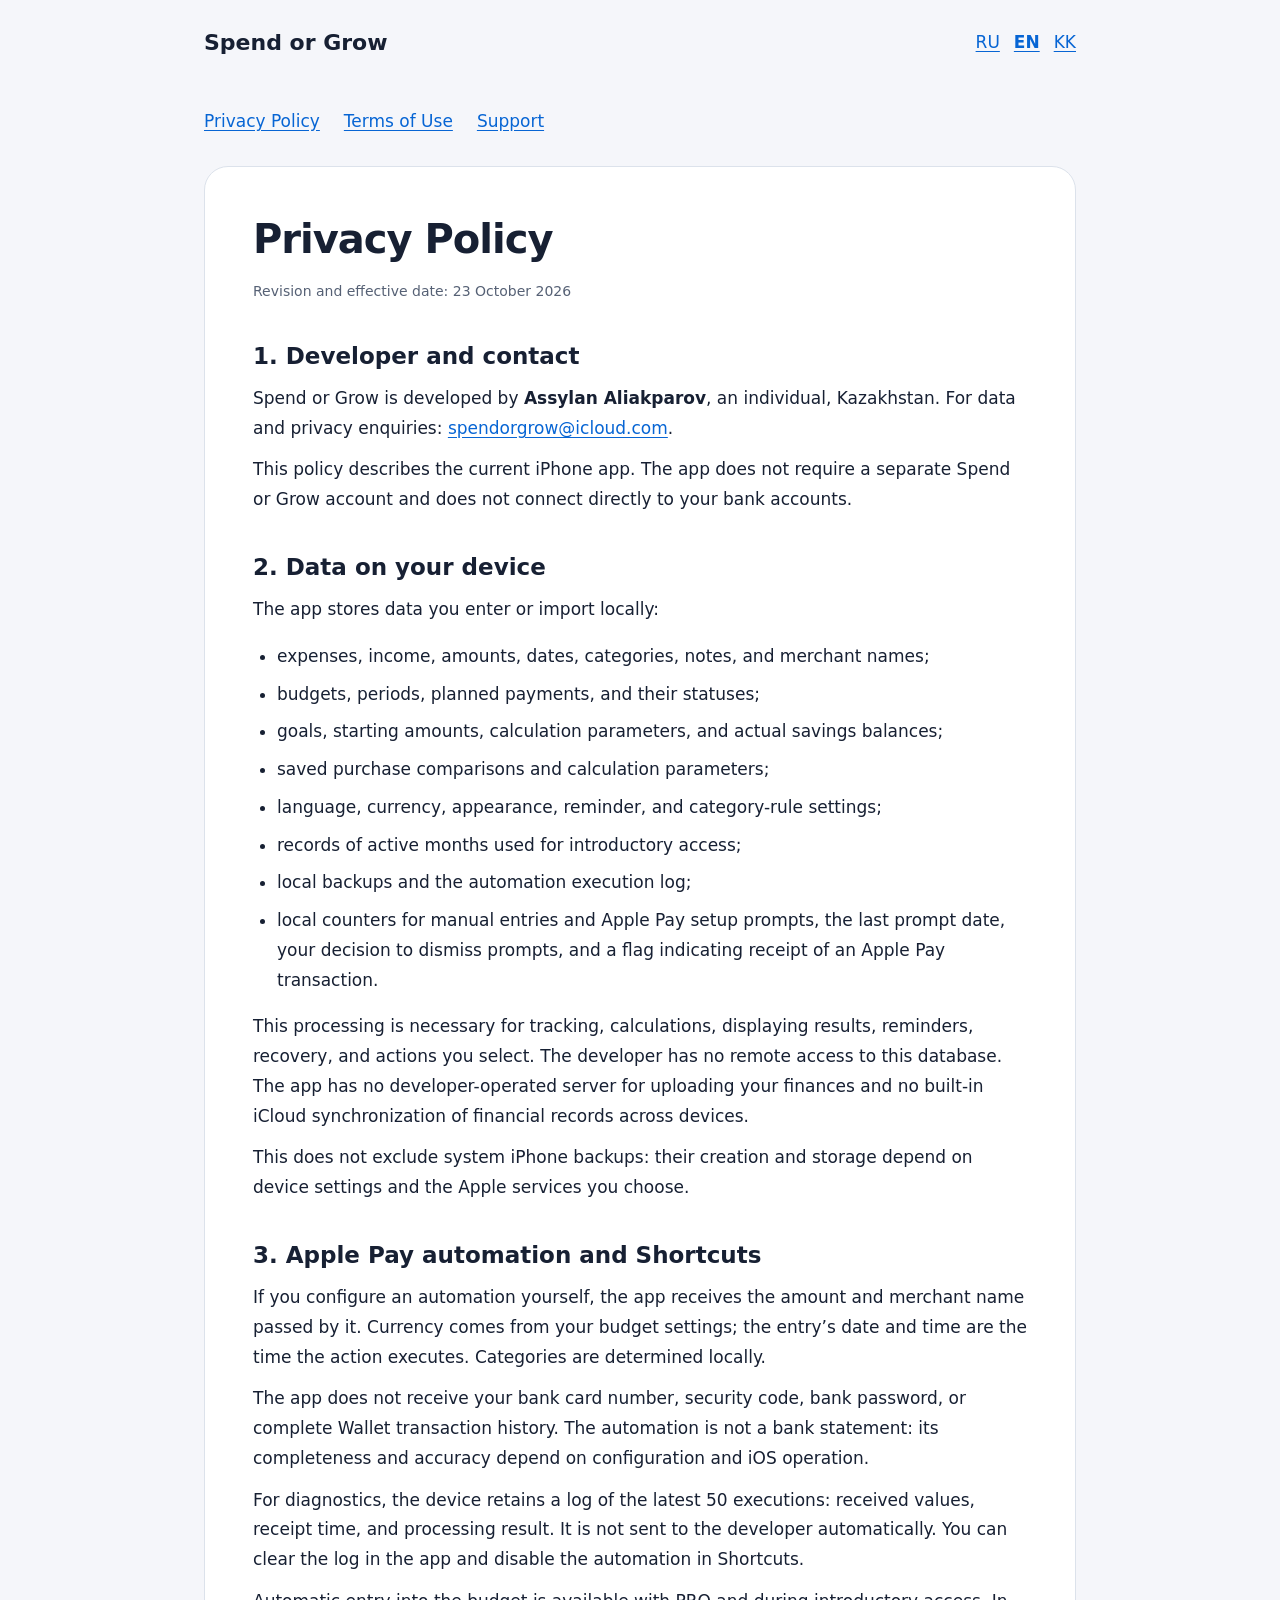
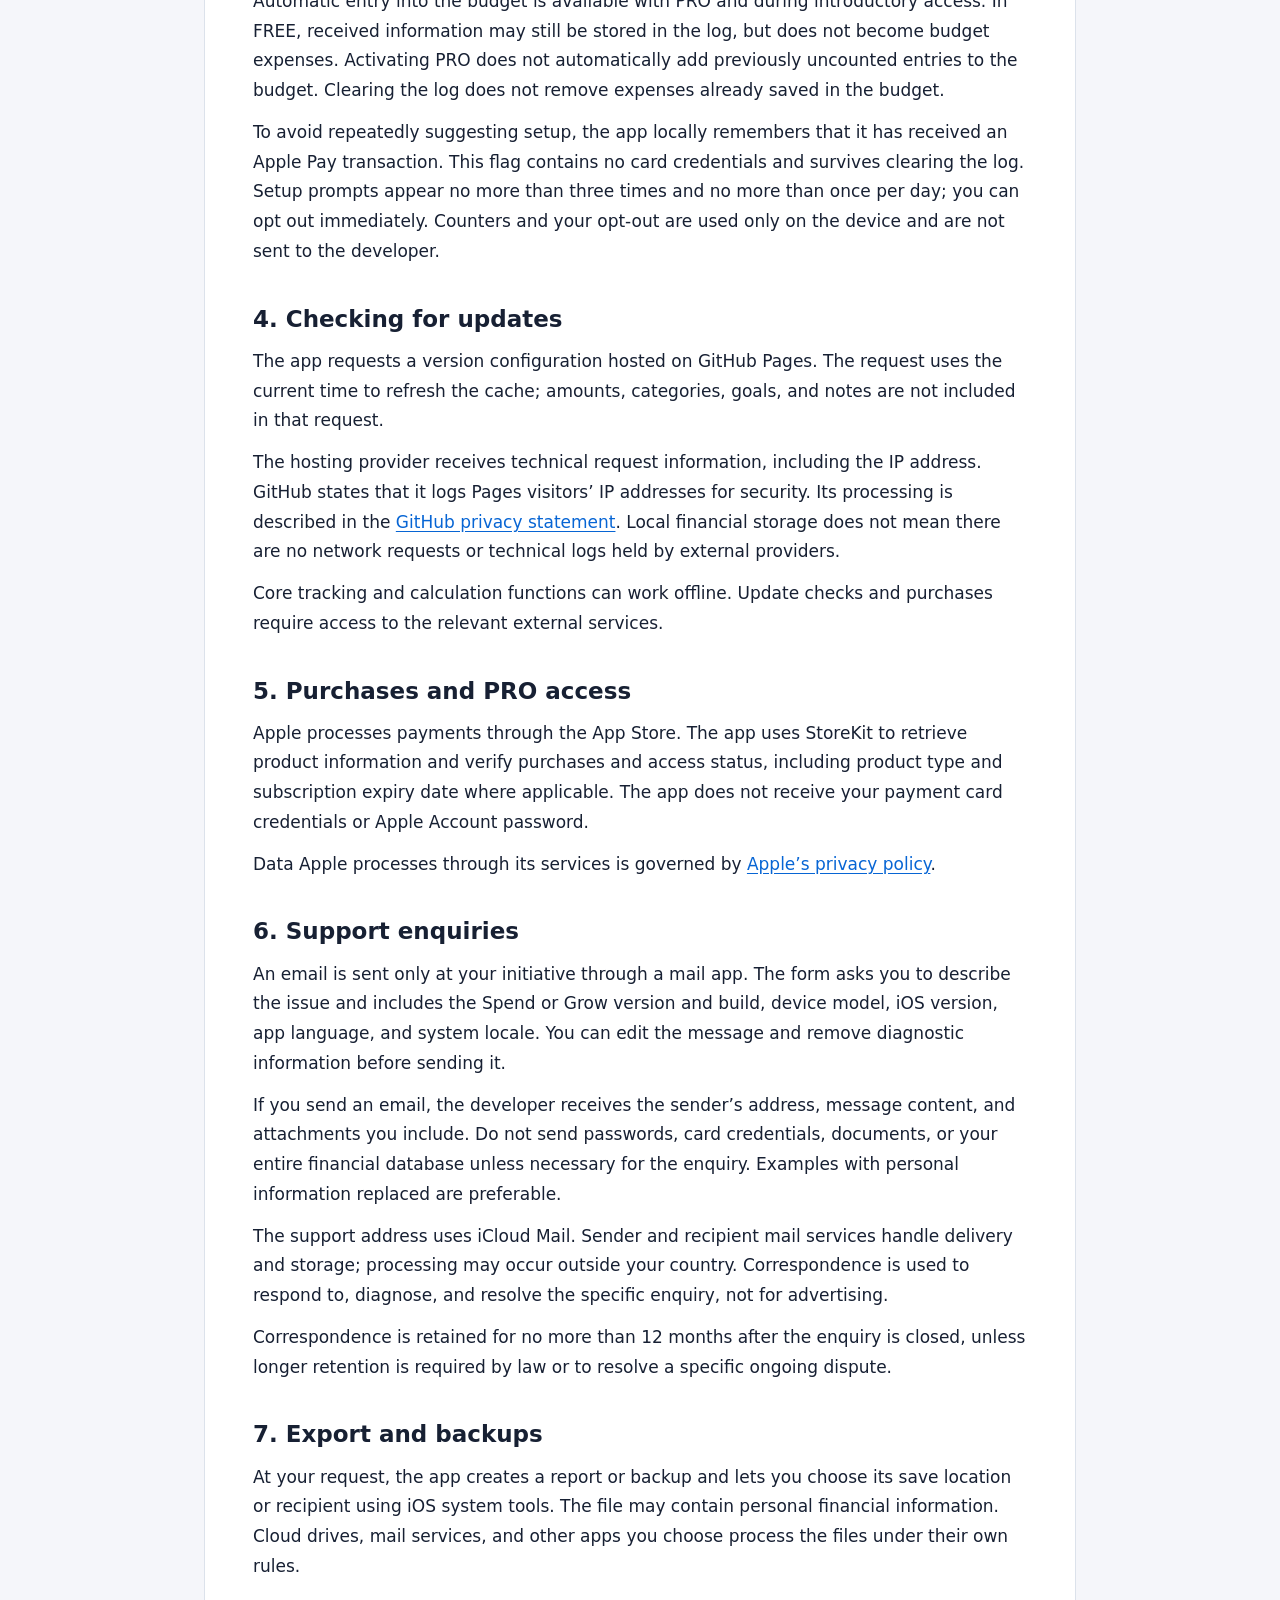
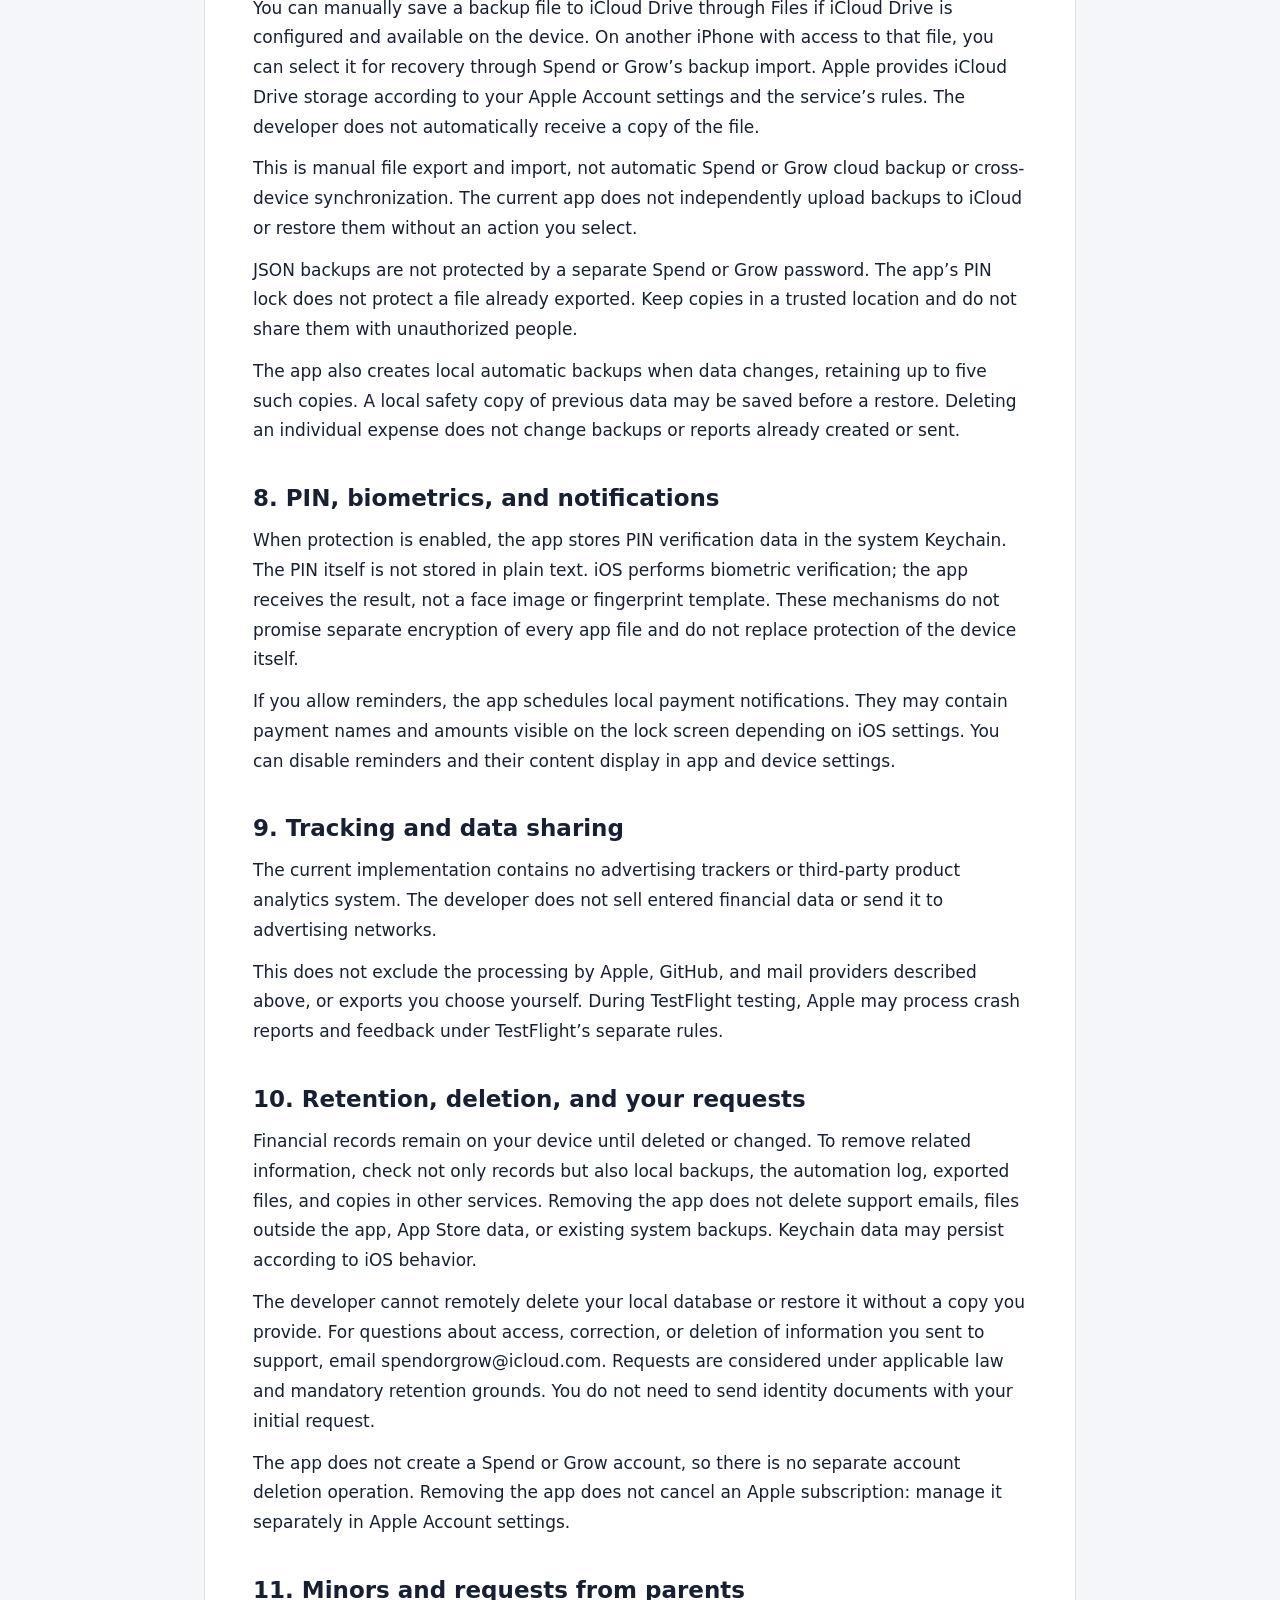
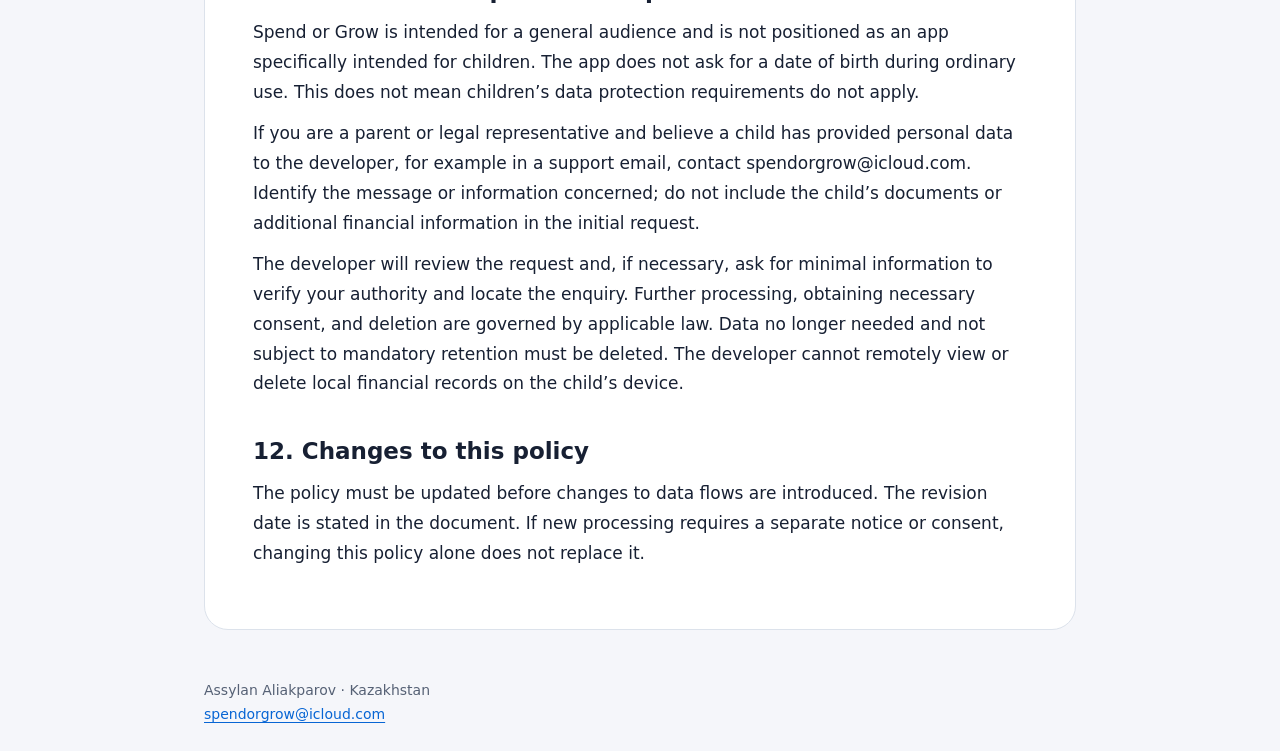
==== en/privacy.html @ b38a8db5 "Publish multilingual privacy, terms and support pages" ====
<!doctype html>
<html lang="en"><head><meta charset="utf-8"><meta name="viewport" content="width=device-width, initial-scale=1"><meta name="description" content="Privacy Policy — Spend or Grow"><title>Privacy Policy — Spend or Grow</title><link rel="stylesheet" href="../styles.css"></head><body><a class="skip" href="#content">Privacy Policy</a><header><a class="brand" href="index.html">Spend or Grow</a><div class="languages" aria-label="Language"><a lang="ru" href="../ru/privacy.html">RU</a><a lang="en" href="../en/privacy.html" aria-current="page">EN</a><a lang="kk" href="../kk/privacy.html">KK</a></div></header><main id="content"><nav><a href="privacy.html" aria-current="page">Privacy Policy</a><a href="terms.html">Terms of Use</a><a href="support.html">Support</a></nav><article><h1>Privacy Policy</h1><p class="meta">Revision and effective date: 23 October 2026</p><h2>1. Developer and contact</h2>
<p>Spend or Grow is developed by <strong>Assylan Aliakparov</strong>, an individual, Kazakhstan. For data and privacy enquiries: <a href="mailto:spendorgrow@icloud.com">spendorgrow@icloud.com</a>.</p>
<p>This policy describes the current iPhone app. The app does not require a separate Spend or Grow account and does not connect directly to your bank accounts.</p>
<h2>2. Data on your device</h2>
<p>The app stores data you enter or import locally:</p>
<ul><li>expenses, income, amounts, dates, categories, notes, and merchant names;</li><li>budgets, periods, planned payments, and their statuses;</li><li>goals, starting amounts, calculation parameters, and actual savings balances;</li><li>saved purchase comparisons and calculation parameters;</li><li>language, currency, appearance, reminder, and category-rule settings;</li><li>records of active months used for introductory access;</li><li>local backups and the automation execution log;</li><li>local counters for manual entries and Apple Pay setup prompts, the last prompt   date, your decision to dismiss prompts, and a flag indicating receipt of an Apple Pay transaction.</li></ul>
<p>This processing is necessary for tracking, calculations, displaying results, reminders, recovery, and actions you select. The developer has no remote access to this database. The app has no developer-operated server for uploading your finances and no built-in iCloud synchronization of financial records across devices.</p>
<p>This does not exclude system iPhone backups: their creation and storage depend on device settings and the Apple services you choose.</p>
<h2>3. Apple Pay automation and Shortcuts</h2>
<p>If you configure an automation yourself, the app receives the amount and merchant name passed by it. Currency comes from your budget settings; the entry’s date and time are the time the action executes. Categories are determined locally.</p>
<p>The app does not receive your bank card number, security code, bank password, or complete Wallet transaction history. The automation is not a bank statement: its completeness and accuracy depend on configuration and iOS operation.</p>
<p>For diagnostics, the device retains a log of the latest 50 executions: received values, receipt time, and processing result. It is not sent to the developer automatically. You can clear the log in the app and disable the automation in Shortcuts.</p>
<p>Automatic entry into the budget is available with PRO and during introductory access. In FREE, received information may still be stored in the log, but does not become budget expenses. Activating PRO does not automatically add previously uncounted entries to the budget. Clearing the log does not remove expenses already saved in the budget.</p>
<p>To avoid repeatedly suggesting setup, the app locally remembers that it has received an Apple Pay transaction. This flag contains no card credentials and survives clearing the log. Setup prompts appear no more than three times and no more than once per day; you can opt out immediately. Counters and your opt-out are used only on the device and are not sent to the developer.</p>
<h2>4. Checking for updates</h2>
<p>The app requests a version configuration hosted on GitHub Pages. The request uses the current time to refresh the cache; amounts, categories, goals, and notes are not included in that request.</p>
<p>The hosting provider receives technical request information, including the IP address. GitHub states that it logs Pages visitors’ IP addresses for security. Its processing is described in the <a href="https://docs.github.com/en/site-policy/privacy-policies/github-general-privacy-statement">GitHub privacy statement</a>. Local financial storage does not mean there are no network requests or technical logs held by external providers.</p>
<p>Core tracking and calculation functions can work offline. Update checks and purchases require access to the relevant external services.</p>
<h2>5. Purchases and PRO access</h2>
<p>Apple processes payments through the App Store. The app uses StoreKit to retrieve product information and verify purchases and access status, including product type and subscription expiry date where applicable. The app does not receive your payment card credentials or Apple Account password.</p>
<p>Data Apple processes through its services is governed by <a href="https://www.apple.com/legal/privacy/">Apple’s privacy policy</a>.</p>
<h2>6. Support enquiries</h2>
<p>An email is sent only at your initiative through a mail app. The form asks you to describe the issue and includes the Spend or Grow version and build, device model, iOS version, app language, and system locale. You can edit the message and remove diagnostic information before sending it.</p>
<p>If you send an email, the developer receives the sender’s address, message content, and attachments you include. Do not send passwords, card credentials, documents, or your entire financial database unless necessary for the enquiry. Examples with personal information replaced are preferable.</p>
<p>The support address uses iCloud Mail. Sender and recipient mail services handle delivery and storage; processing may occur outside your country. Correspondence is used to respond to, diagnose, and resolve the specific enquiry, not for advertising.</p>
<p>Correspondence is retained for no more than 12 months after the enquiry is closed, unless longer retention is required by law or to resolve a specific ongoing dispute.</p>
<h2>7. Export and backups</h2>
<p>At your request, the app creates a report or backup and lets you choose its save location or recipient using iOS system tools. The file may contain personal financial information. Cloud drives, mail services, and other apps you choose process the files under their own rules.</p>
<p>You can manually save a backup file to iCloud Drive through Files if iCloud Drive is configured and available on the device. On another iPhone with access to that file, you can select it for recovery through Spend or Grow’s backup import. Apple provides iCloud Drive storage according to your Apple Account settings and the service’s rules. The developer does not automatically receive a copy of the file.</p>
<p>This is manual file export and import, not automatic Spend or Grow cloud backup or cross-device synchronization. The current app does not independently upload backups to iCloud or restore them without an action you select.</p>
<p>JSON backups are not protected by a separate Spend or Grow password. The app’s PIN lock does not protect a file already exported. Keep copies in a trusted location and do not share them with unauthorized people.</p>
<p>The app also creates local automatic backups when data changes, retaining up to five such copies. A local safety copy of previous data may be saved before a restore. Deleting an individual expense does not change backups or reports already created or sent.</p>
<h2>8. PIN, biometrics, and notifications</h2>
<p>When protection is enabled, the app stores PIN verification data in the system Keychain. The PIN itself is not stored in plain text. iOS performs biometric verification; the app receives the result, not a face image or fingerprint template. These mechanisms do not promise separate encryption of every app file and do not replace protection of the device itself.</p>
<p>If you allow reminders, the app schedules local payment notifications. They may contain payment names and amounts visible on the lock screen depending on iOS settings. You can disable reminders and their content display in app and device settings.</p>
<h2>9. Tracking and data sharing</h2>
<p>The current implementation contains no advertising trackers or third-party product analytics system. The developer does not sell entered financial data or send it to advertising networks.</p>
<p>This does not exclude the processing by Apple, GitHub, and mail providers described above, or exports you choose yourself. During TestFlight testing, Apple may process crash reports and feedback under TestFlight’s separate rules.</p>
<h2>10. Retention, deletion, and your requests</h2>
<p>Financial records remain on your device until deleted or changed. To remove related information, check not only records but also local backups, the automation log, exported files, and copies in other services. Removing the app does not delete support emails, files outside the app, App Store data, or existing system backups. Keychain data may persist according to iOS behavior.</p>
<p>The developer cannot remotely delete your local database or restore it without a copy you provide. For questions about access, correction, or deletion of information you sent to support, email spendorgrow@icloud.com. Requests are considered under applicable law and mandatory retention grounds. You do not need to send identity documents with your initial request.</p>
<p>The app does not create a Spend or Grow account, so there is no separate account deletion operation. Removing the app does not cancel an Apple subscription: manage it separately in Apple Account settings.</p>
<h2>11. Minors and requests from parents</h2>
<p>Spend or Grow is intended for a general audience and is not positioned as an app specifically intended for children. The app does not ask for a date of birth during ordinary use. This does not mean children’s data protection requirements do not apply.</p>
<p>If you are a parent or legal representative and believe a child has provided personal data to the developer, for example in a support email, contact spendorgrow@icloud.com. Identify the message or information concerned; do not include the child’s documents or additional financial information in the initial request.</p>
<p>The developer will review the request and, if necessary, ask for minimal information to verify your authority and locate the enquiry. Further processing, obtaining necessary consent, and deletion are governed by applicable law. Data no longer needed and not subject to mandatory retention must be deleted. The developer cannot remotely view or delete local financial records on the child’s device.</p>
<h2>12. Changes to this policy</h2>
<p>The policy must be updated before changes to data flows are introduced. The revision date is stated in the document. If new processing requires a separate notice or consent, changing this policy alone does not replace it.</p></article></main><footer>Assylan Aliakparov · Kazakhstan<br><a href="mailto:spendorgrow@icloud.com">spendorgrow@icloud.com</a></footer></body></html>
---- styles.css ----
:root{color-scheme:light dark;--bg:#f5f6fa;--surface:#fff;--text:#172033;--muted:#566175;--line:#dce2eb;--blue:#0765d4}*{box-sizing:border-box}body{margin:0;background:var(--bg);color:var(--text);font:17px/1.75 system-ui,-apple-system,sans-serif}a{color:var(--blue);text-underline-offset:.18em}a:focus-visible{outline:3px solid var(--blue);outline-offset:4px}header,main,footer{max-width:920px;margin:auto;padding:24px}header{display:flex;justify-content:space-between;gap:20px;align-items:center;flex-wrap:wrap}.brand{font-weight:750;font-size:22px;color:var(--text);text-decoration:none}.languages{display:flex;gap:14px}.languages [aria-current]{font-weight:800;text-decoration:underline}nav{display:flex;gap:10px 24px;flex-wrap:wrap;margin:20px 0 30px}main{padding-top:0}article{background:var(--surface);border:1px solid var(--line);border-radius:24px;padding:clamp(20px,5vw,48px)}h1{font-size:clamp(28px,5vw,40px);line-height:1.2;letter-spacing:-.025em;margin:0 0 16px}h2{font-size:23px;line-height:1.4;margin:36px 0 12px}h3{font-size:19px;margin:26px 0 10px}p{margin:12px 0;overflow-wrap:anywhere}li{margin:8px 0}ul,ol{padding-left:24px}.meta,footer{color:var(--muted);font-size:14px}.cards{display:grid;gap:14px}.cards a{display:block;border:1px solid var(--line);border-radius:14px;padding:18px;font-weight:650}.email{display:inline-block;margin:10px 0;font-weight:650}.skip{position:absolute;left:-9999px}.skip:focus{left:16px;top:16px;background:var(--surface);padding:10px;z-index:2}@media(prefers-color-scheme:dark){:root{--bg:#10141c;--surface:#181f2c;--text:#eef2fa;--muted:#b1bdcf;--line:#354156;--blue:#75b6ff}}@media(max-width:420px){header,main,footer{padding:18px}article{border-radius:18px}body{font-size:16px}}
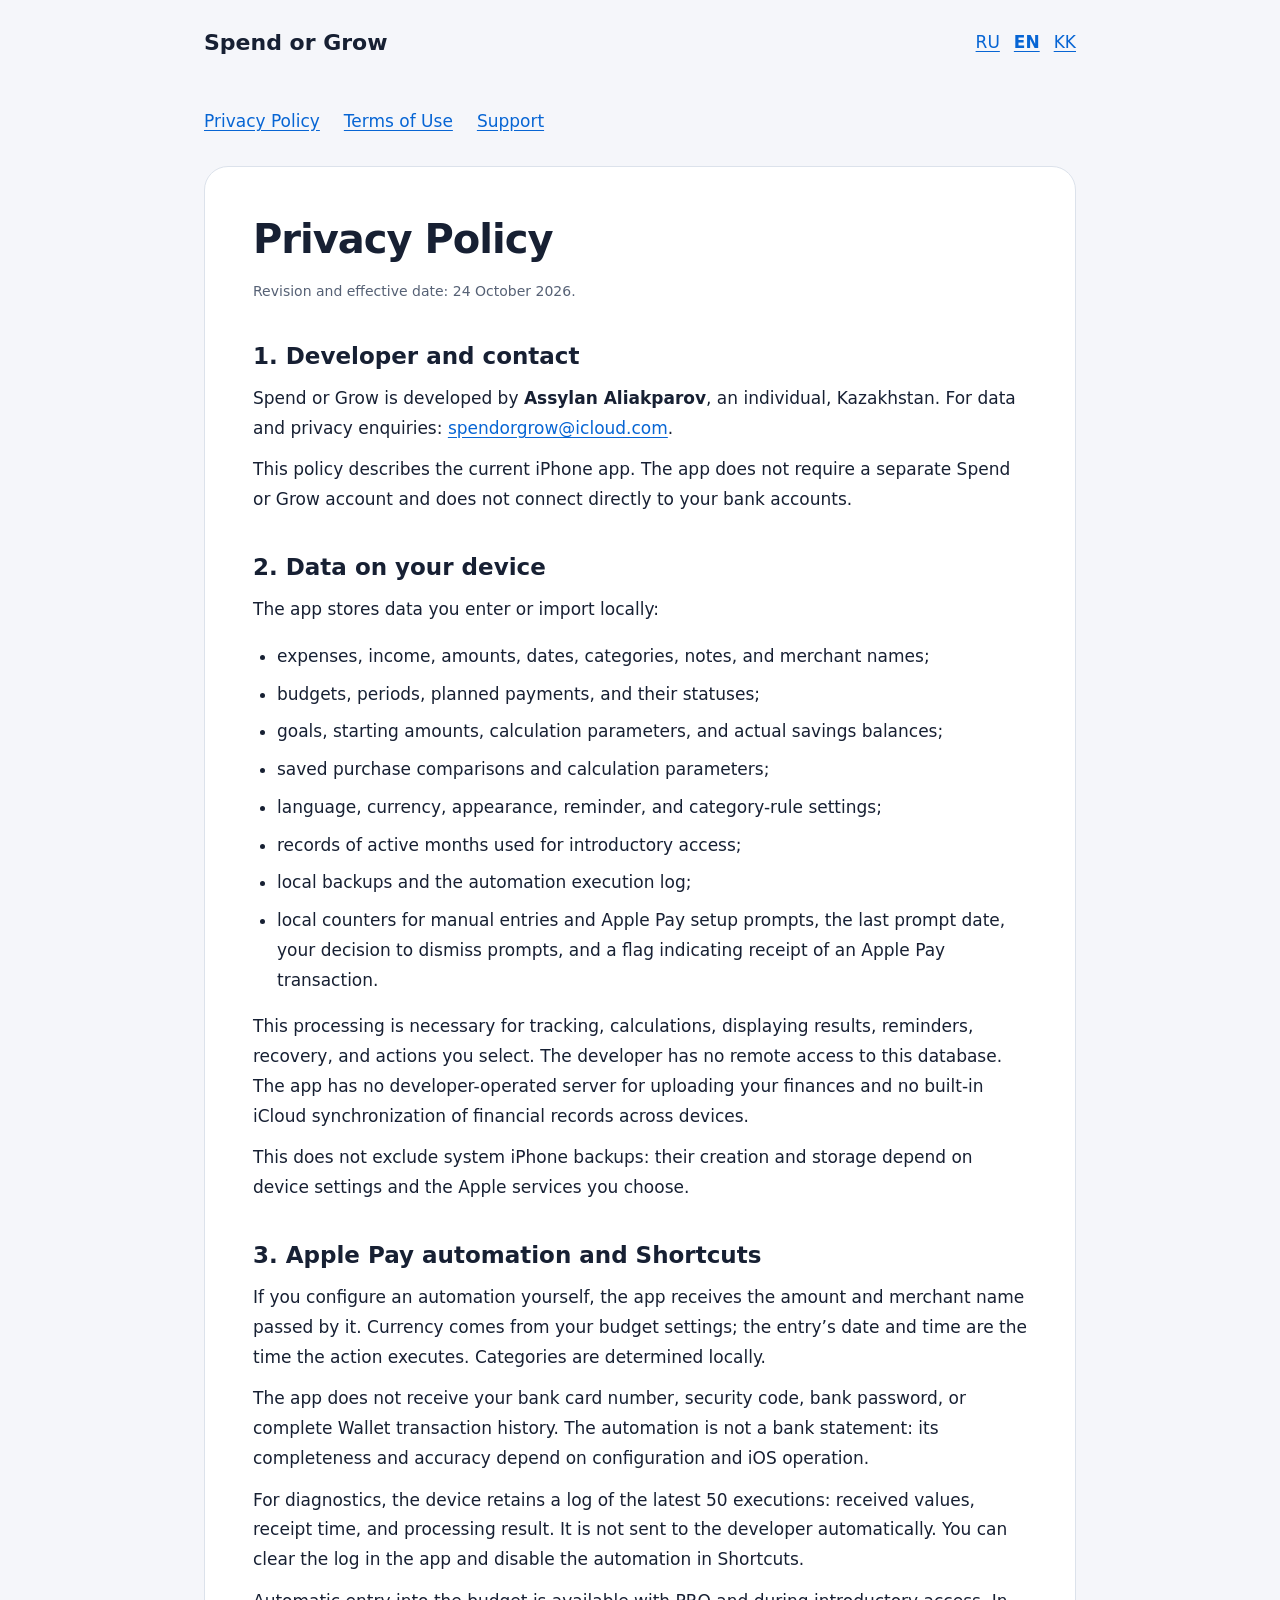
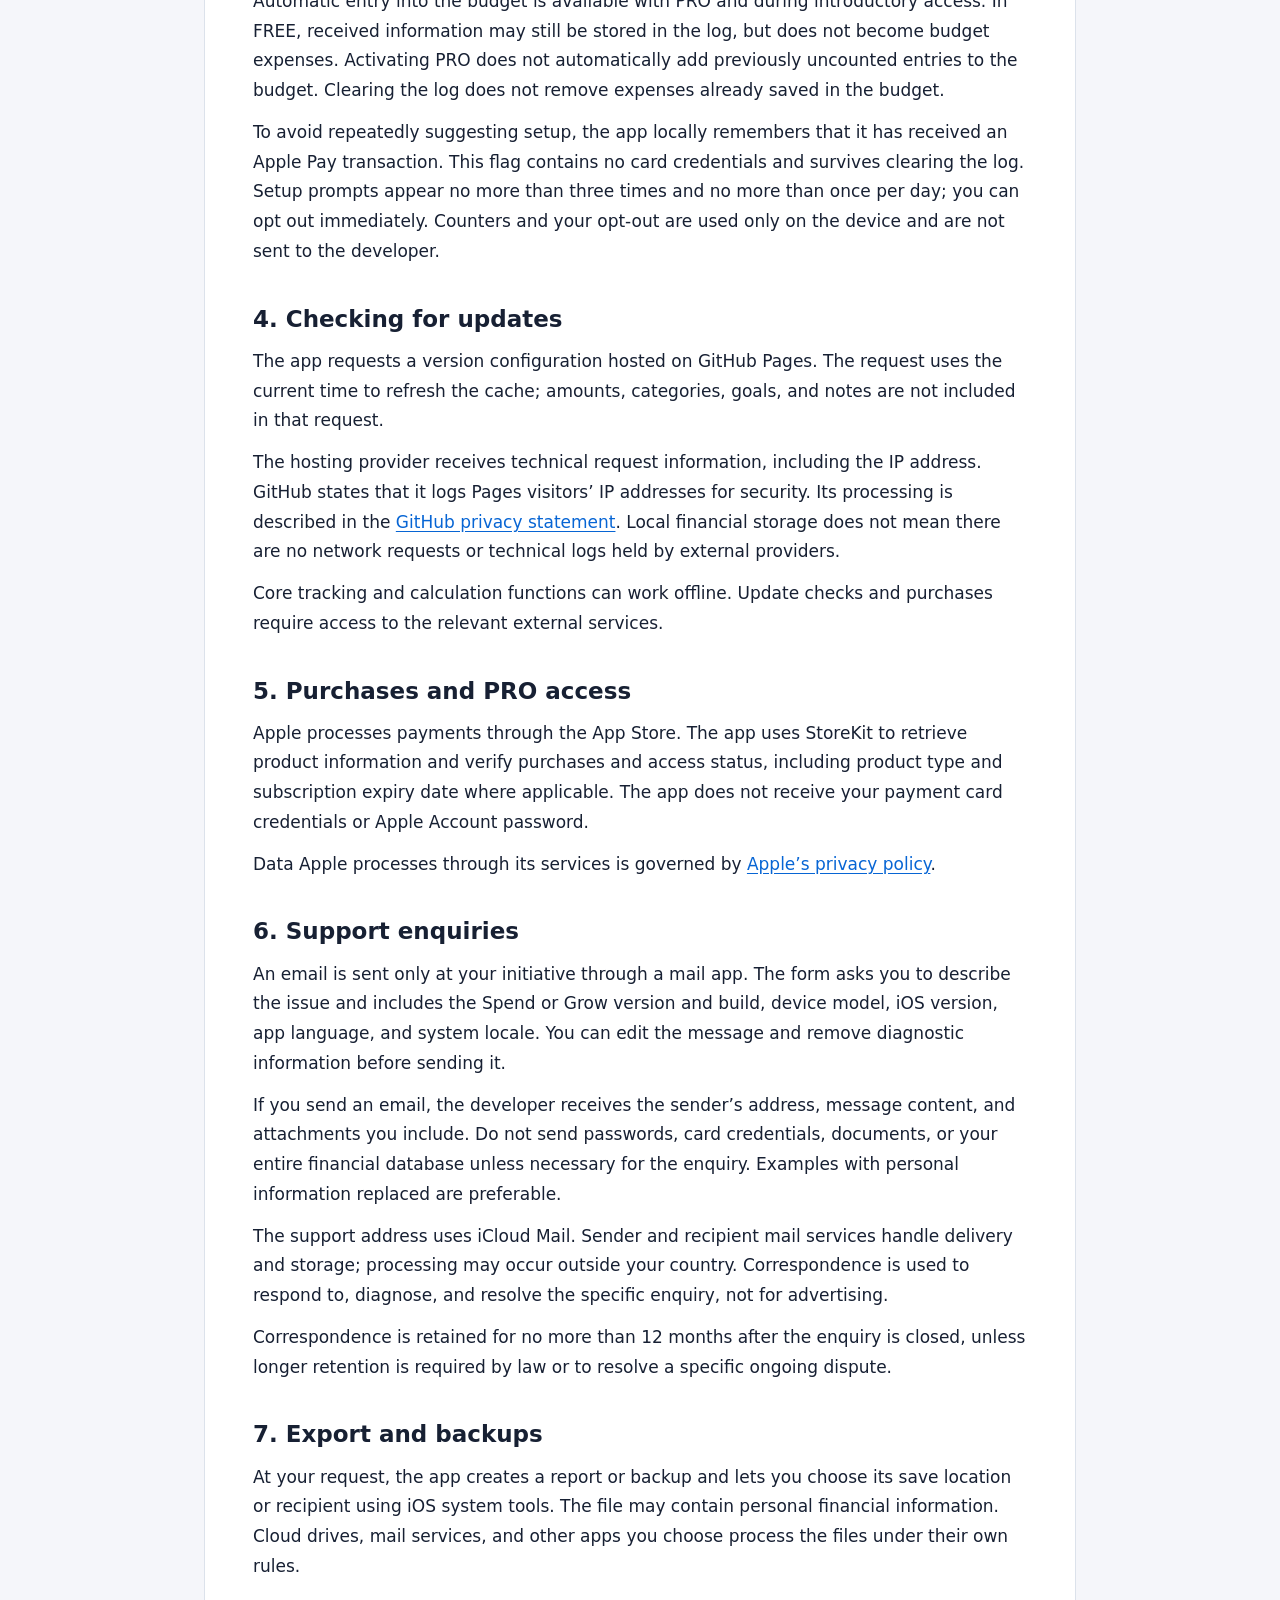
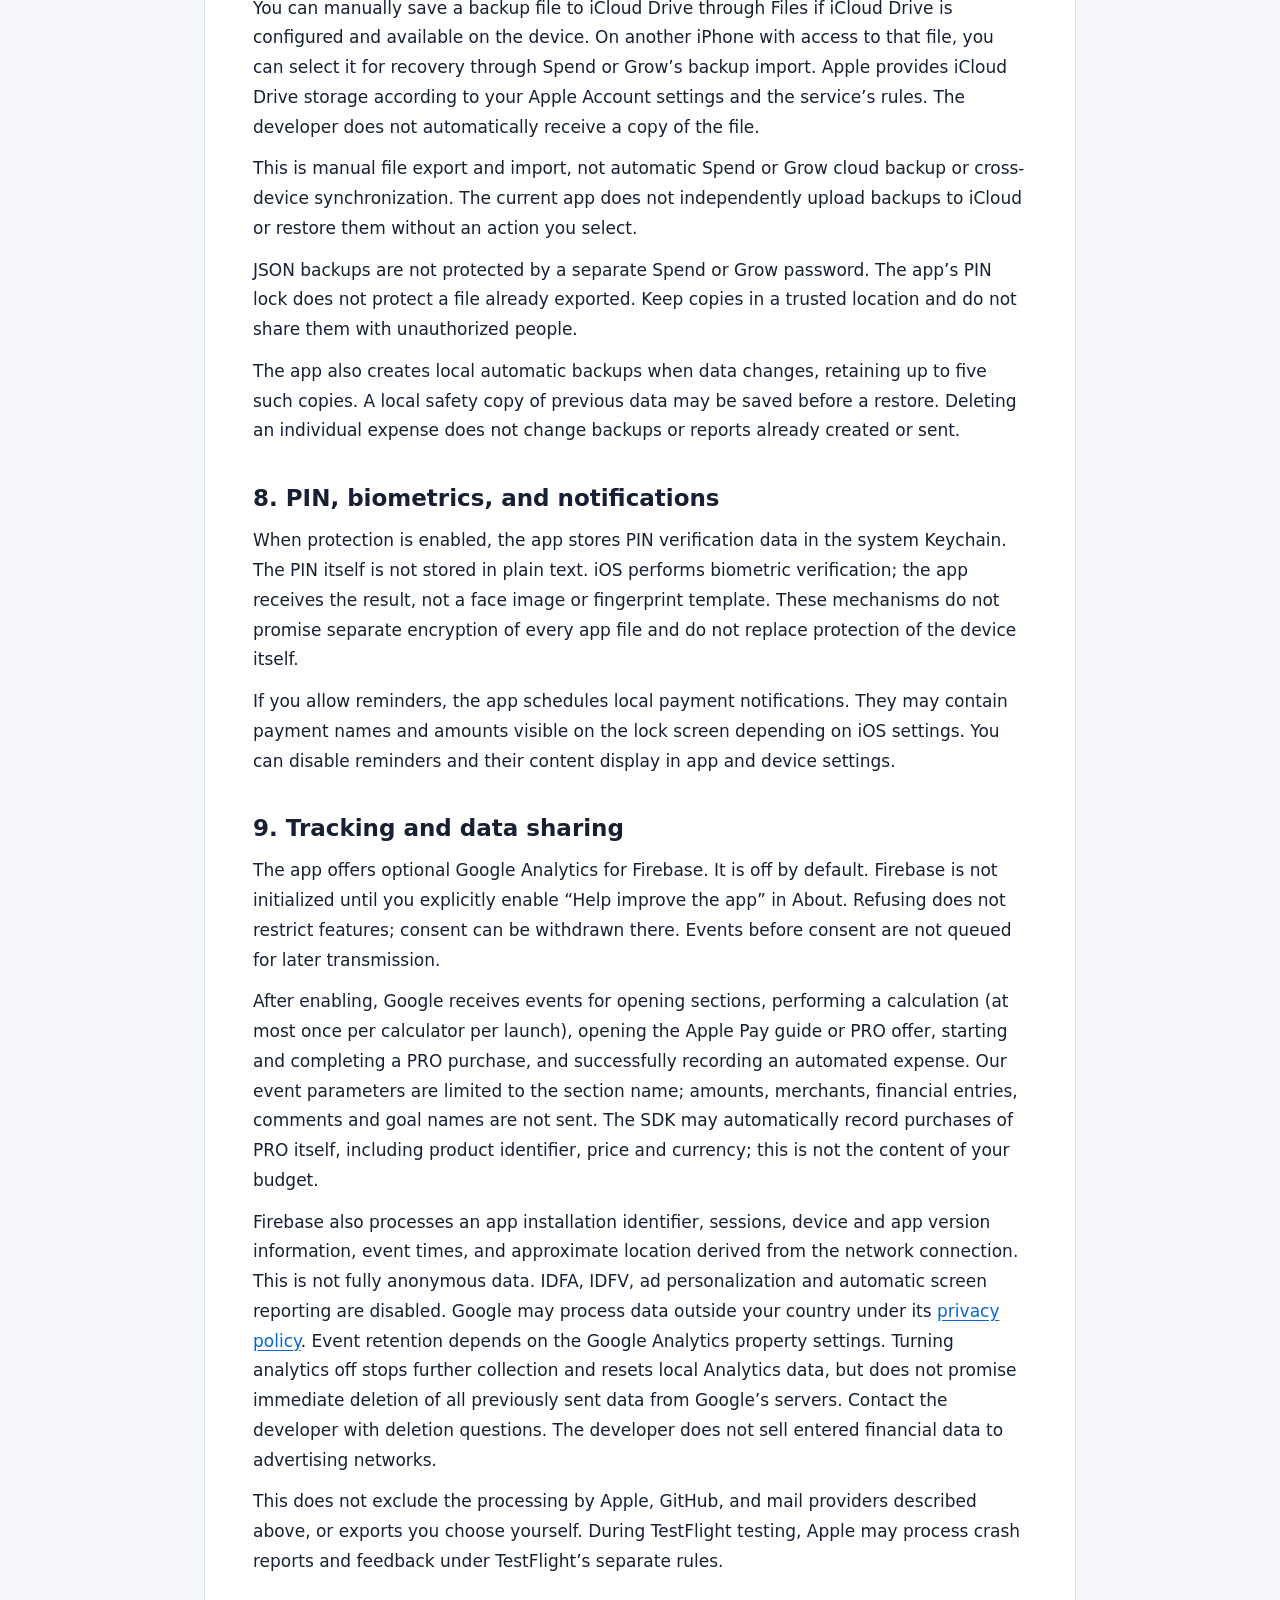
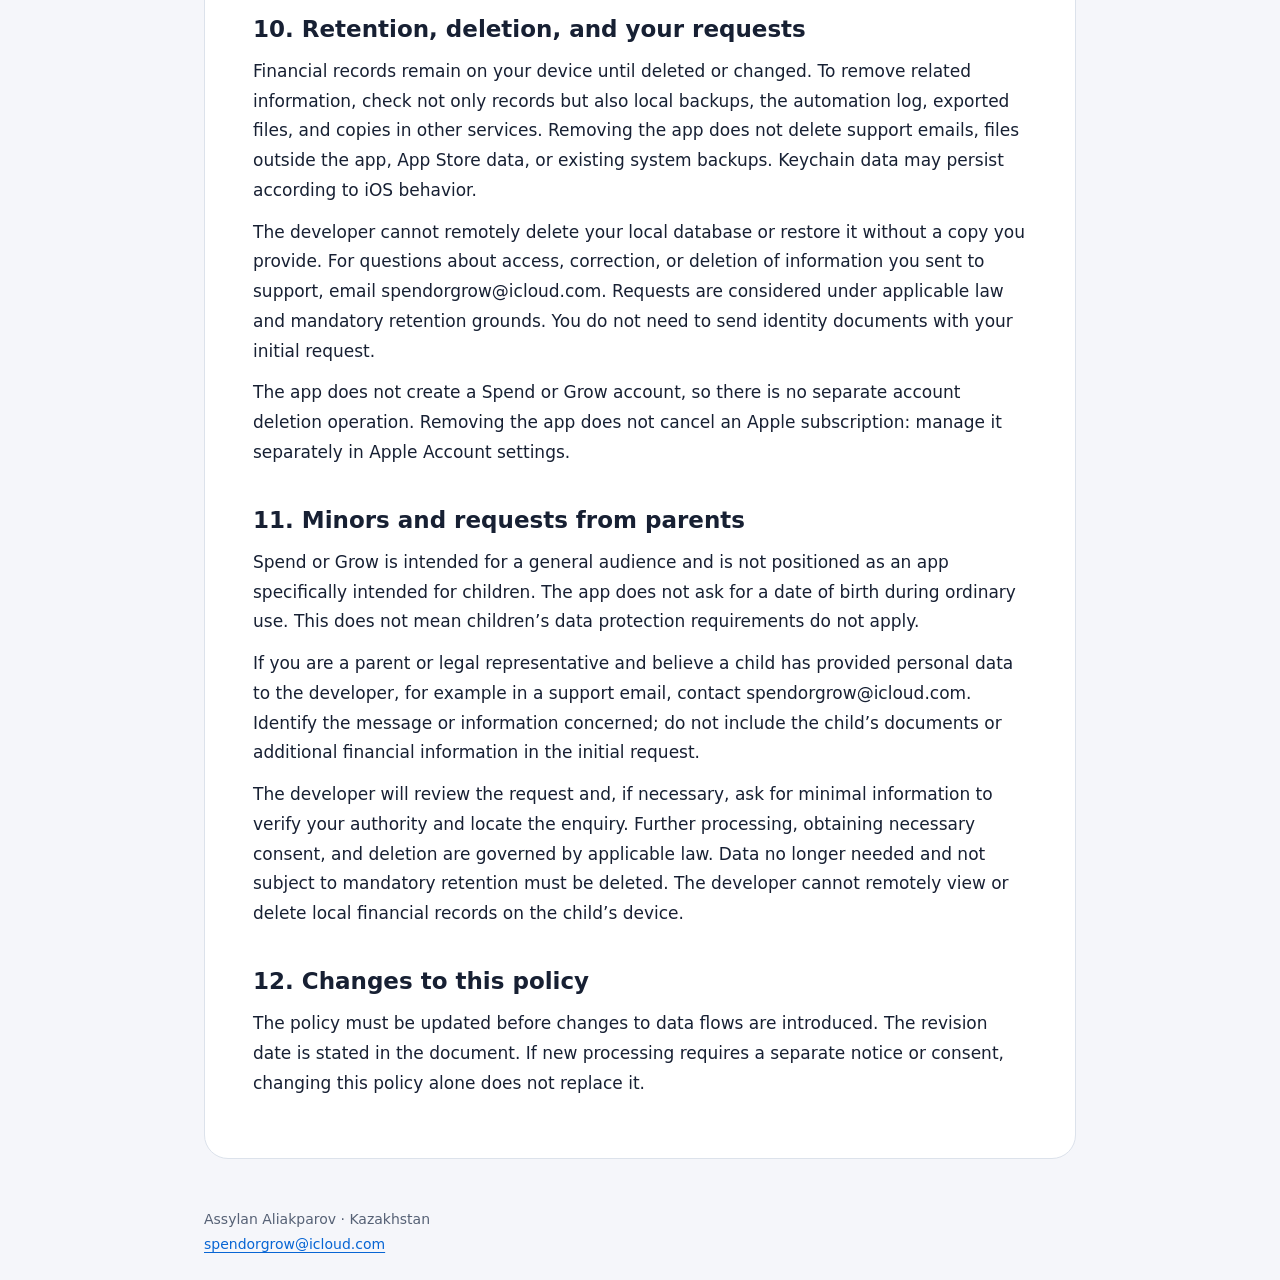
==== commit 62d20813: "Update privacy policy for optional Firebase Analytics" ====
--- a/en/privacy.html
+++ b/en/privacy.html
@@ -1,5 +1,5 @@
 <!doctype html>
-<html lang="en"><head><meta charset="utf-8"><meta name="viewport" content="width=device-width, initial-scale=1"><meta name="description" content="Privacy Policy — Spend or Grow"><title>Privacy Policy — Spend or Grow</title><link rel="stylesheet" href="../styles.css"></head><body><a class="skip" href="#content">Privacy Policy</a><header><a class="brand" href="index.html">Spend or Grow</a><div class="languages" aria-label="Language"><a lang="ru" href="../ru/privacy.html">RU</a><a lang="en" href="../en/privacy.html" aria-current="page">EN</a><a lang="kk" href="../kk/privacy.html">KK</a></div></header><main id="content"><nav><a href="privacy.html" aria-current="page">Privacy Policy</a><a href="terms.html">Terms of Use</a><a href="support.html">Support</a></nav><article><h1>Privacy Policy</h1><p class="meta">Revision and effective date: 23 October 2026</p><h2>1. Developer and contact</h2>
+<html lang="en"><head><meta charset="utf-8"><meta name="viewport" content="width=device-width, initial-scale=1"><meta name="description" content="Privacy Policy — Spend or Grow"><title>Privacy Policy — Spend or Grow</title><link rel="stylesheet" href="../styles.css"></head><body><a class="skip" href="#content">Privacy Policy</a><header><a class="brand" href="index.html">Spend or Grow</a><div class="languages" aria-label="Language"><a lang="ru" href="../ru/privacy.html">RU</a><a lang="en" href="../en/privacy.html" aria-current="page">EN</a><a lang="kk" href="../kk/privacy.html">KK</a></div></header><main id="content"><nav><a href="privacy.html" aria-current="page">Privacy Policy</a><a href="terms.html">Terms of Use</a><a href="support.html">Support</a></nav><article><h1>Privacy Policy</h1><p class="meta">Revision and effective date: 24 October 2026.</p><h2>1. Developer and contact</h2>
 <p>Spend or Grow is developed by <strong>Assylan Aliakparov</strong>, an individual, Kazakhstan. For data and privacy enquiries: <a href="mailto:spendorgrow@icloud.com">spendorgrow@icloud.com</a>.</p>
 <p>This policy describes the current iPhone app. The app does not require a separate Spend or Grow account and does not connect directly to your bank accounts.</p>
 <h2>2. Data on your device</h2>
@@ -35,7 +35,9 @@
 <p>When protection is enabled, the app stores PIN verification data in the system Keychain. The PIN itself is not stored in plain text. iOS performs biometric verification; the app receives the result, not a face image or fingerprint template. These mechanisms do not promise separate encryption of every app file and do not replace protection of the device itself.</p>
 <p>If you allow reminders, the app schedules local payment notifications. They may contain payment names and amounts visible on the lock screen depending on iOS settings. You can disable reminders and their content display in app and device settings.</p>
 <h2>9. Tracking and data sharing</h2>
-<p>The current implementation contains no advertising trackers or third-party product analytics system. The developer does not sell entered financial data or send it to advertising networks.</p>
+<p>The app offers optional Google Analytics for Firebase. It is off by default. Firebase is not initialized until you explicitly enable “Help improve the app” in About. Refusing does not restrict features; consent can be withdrawn there. Events before consent are not queued for later transmission.</p>
+<p>After enabling, Google receives events for opening sections, performing a calculation (at most once per calculator per launch), opening the Apple Pay guide or PRO offer, starting and completing a PRO purchase, and successfully recording an automated expense. Our event parameters are limited to the section name; amounts, merchants, financial entries, comments and goal names are not sent. The SDK may automatically record purchases of PRO itself, including product identifier, price and currency; this is not the content of your budget.</p>
+<p>Firebase also processes an app installation identifier, sessions, device and app version information, event times, and approximate location derived from the network connection. This is not fully anonymous data. IDFA, IDFV, ad personalization and automatic screen reporting are disabled. Google may process data outside your country under its <a href="https://policies.google.com/privacy">privacy policy</a>. Event retention depends on the Google Analytics property settings. Turning analytics off stops further collection and resets local Analytics data, but does not promise immediate deletion of all previously sent data from Google’s servers. Contact the developer with deletion questions. The developer does not sell entered financial data to advertising networks.</p>
 <p>This does not exclude the processing by Apple, GitHub, and mail providers described above, or exports you choose yourself. During TestFlight testing, Apple may process crash reports and feedback under TestFlight’s separate rules.</p>
 <h2>10. Retention, deletion, and your requests</h2>
 <p>Financial records remain on your device until deleted or changed. To remove related information, check not only records but also local backups, the automation log, exported files, and copies in other services. Removing the app does not delete support emails, files outside the app, App Store data, or existing system backups. Keychain data may persist according to iOS behavior.</p>
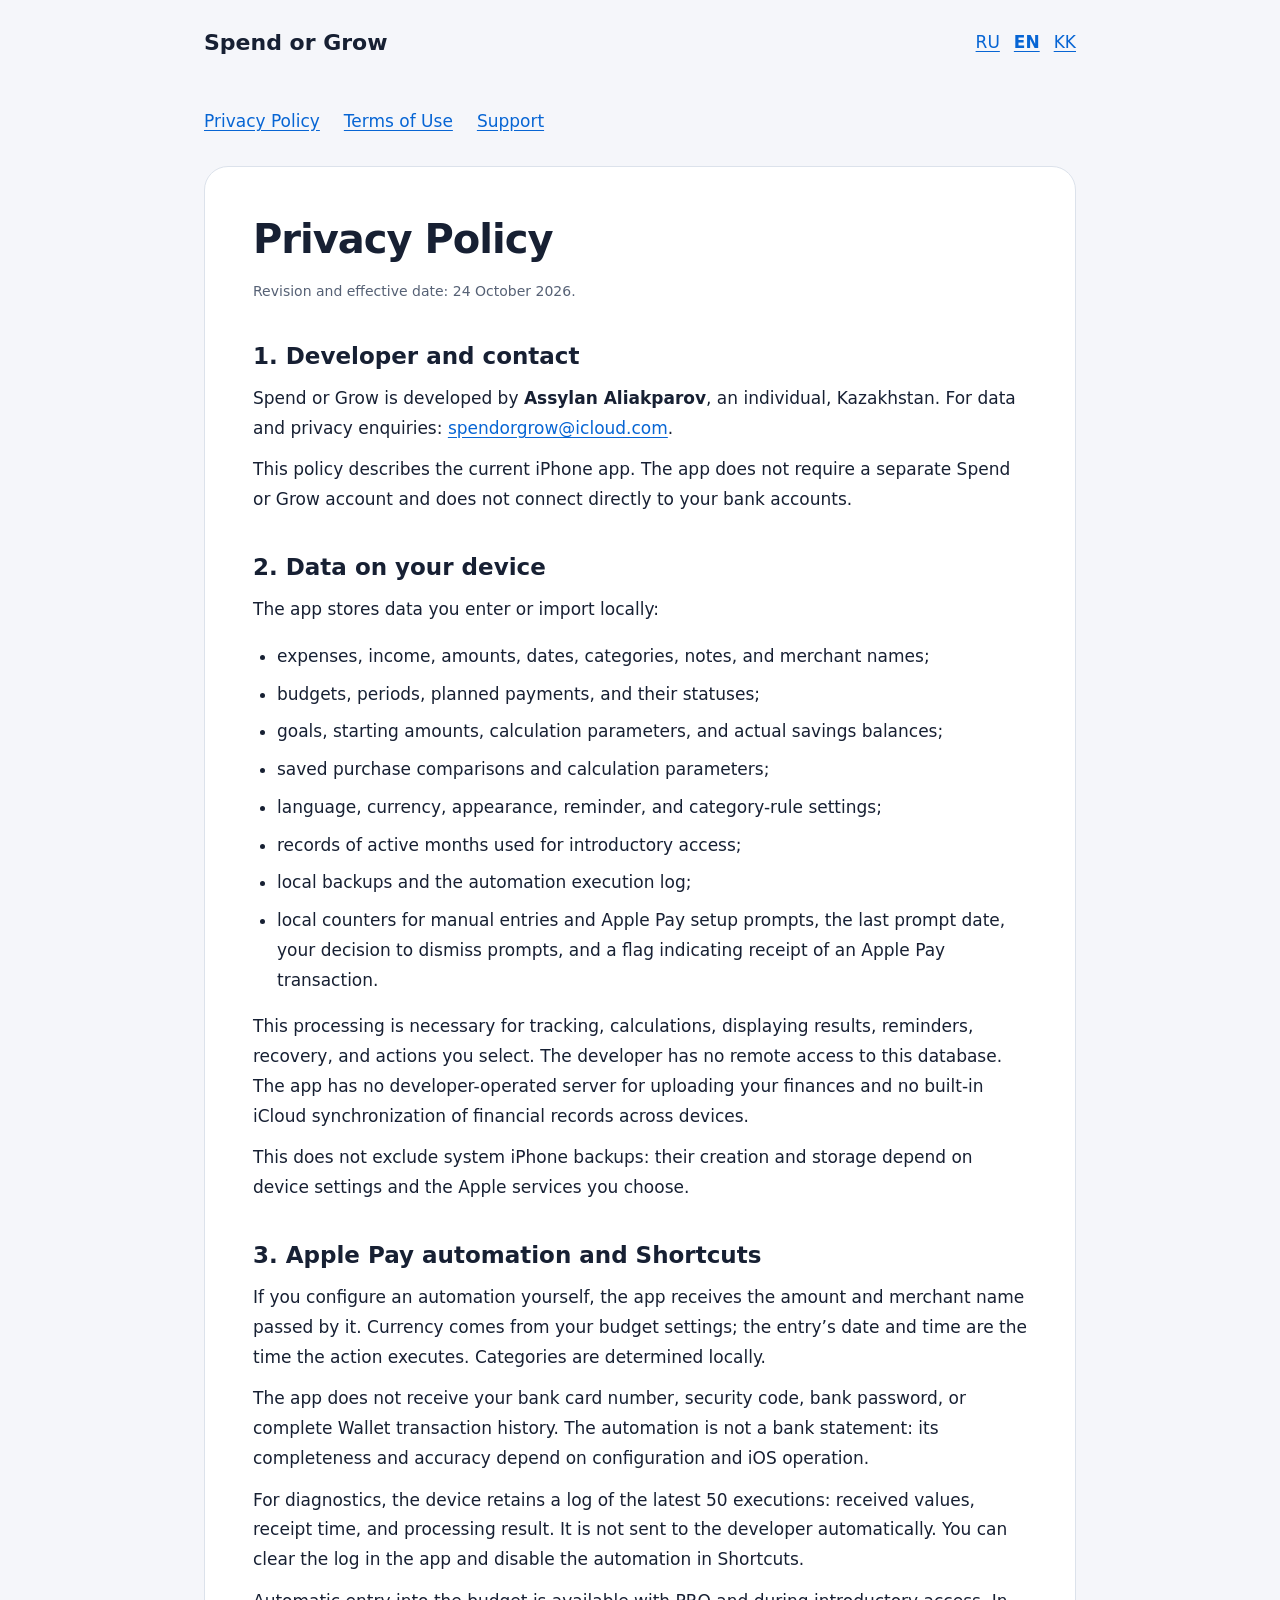
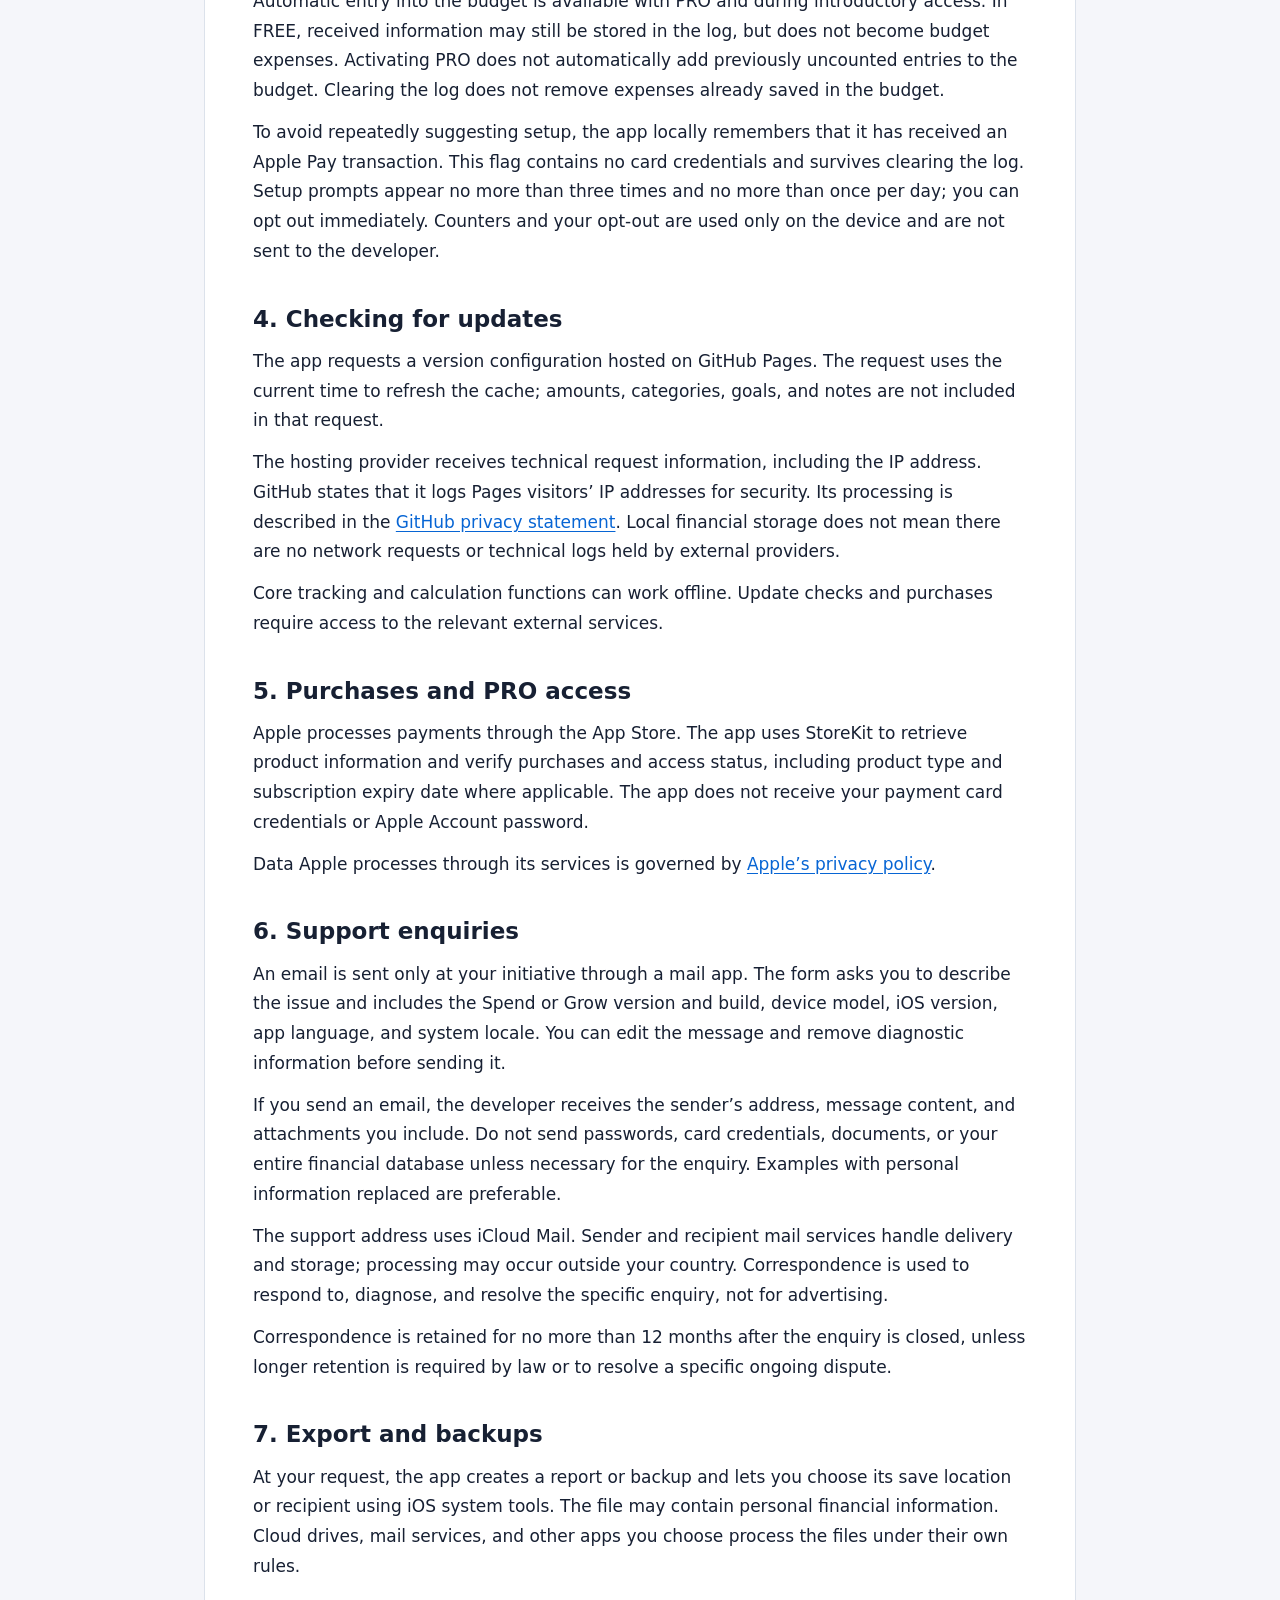
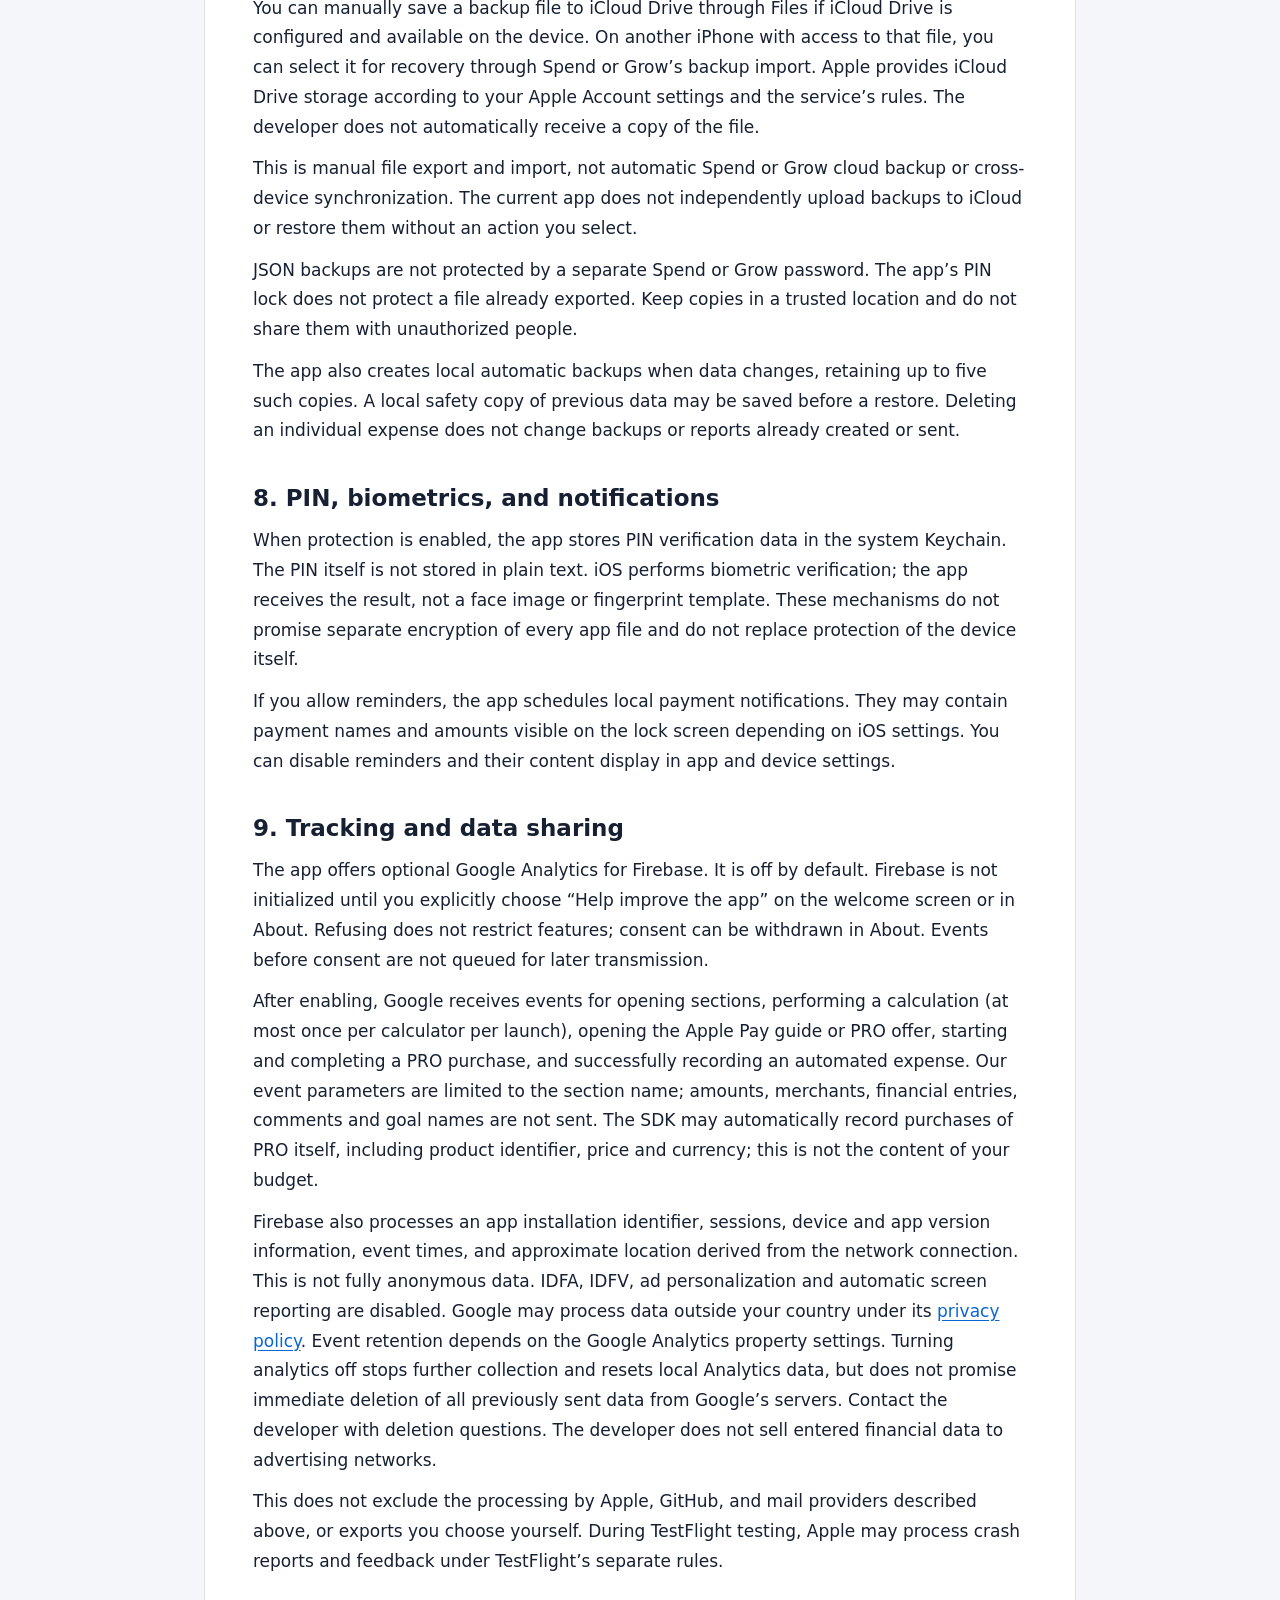
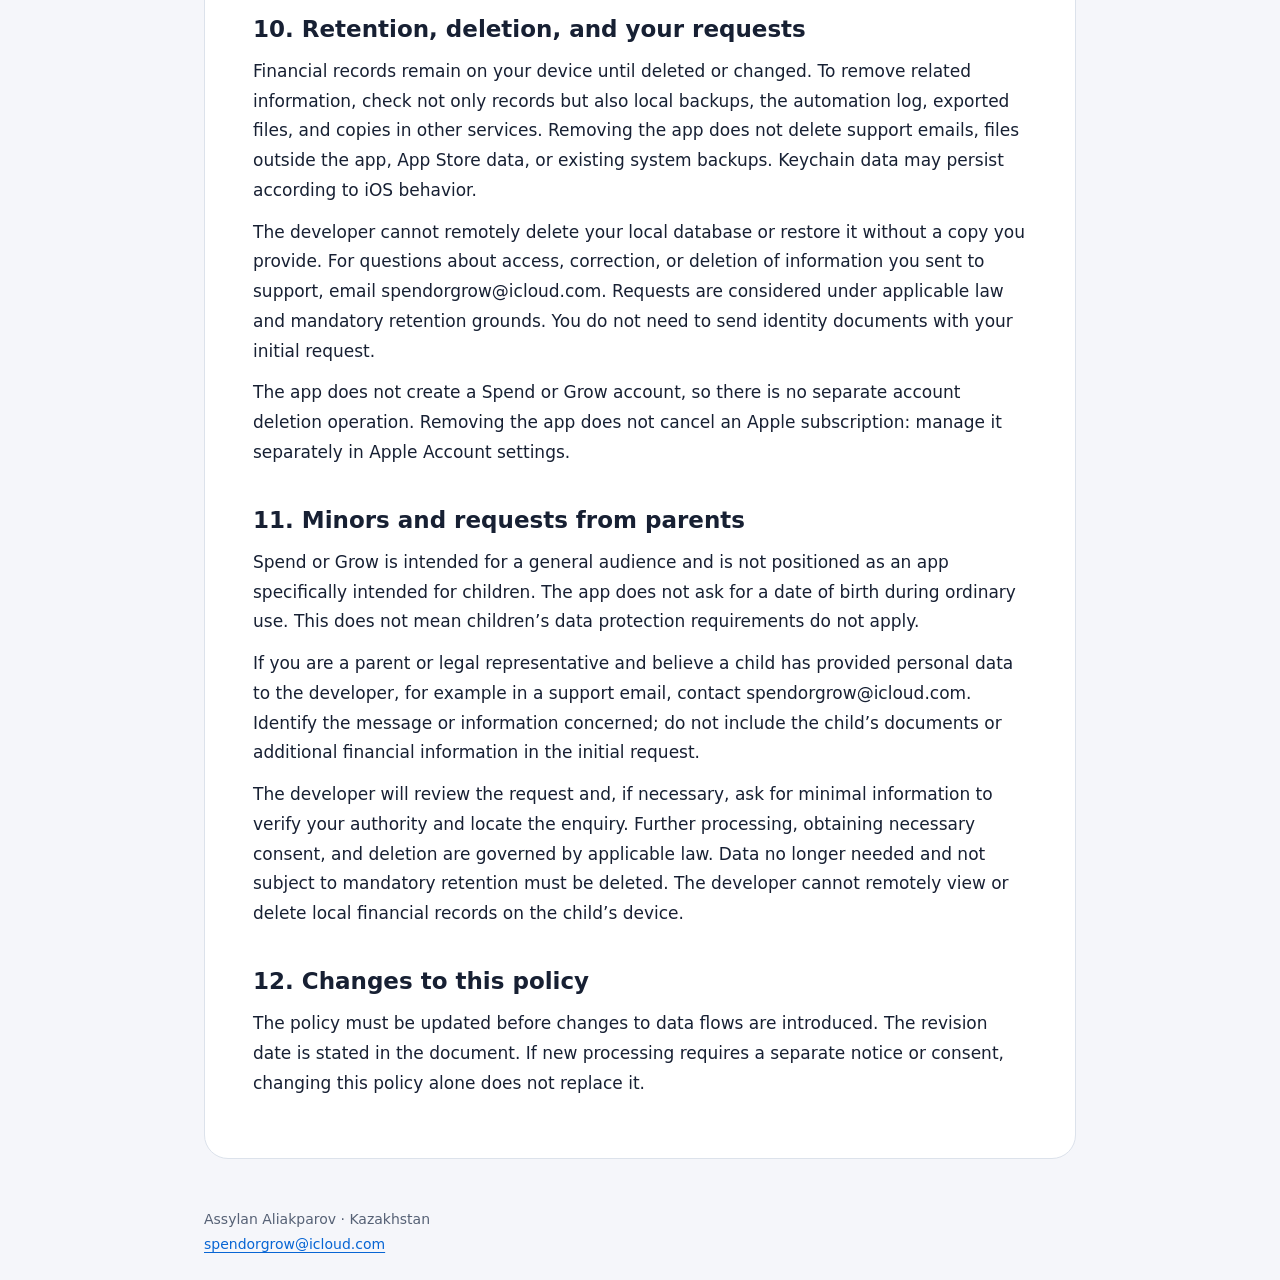
==== commit 5107f832: "Clarify optional analytics consent on welcome screen" ====
--- a/en/privacy.html
+++ b/en/privacy.html
@@ -35,7 +35,7 @@
 <p>When protection is enabled, the app stores PIN verification data in the system Keychain. The PIN itself is not stored in plain text. iOS performs biometric verification; the app receives the result, not a face image or fingerprint template. These mechanisms do not promise separate encryption of every app file and do not replace protection of the device itself.</p>
 <p>If you allow reminders, the app schedules local payment notifications. They may contain payment names and amounts visible on the lock screen depending on iOS settings. You can disable reminders and their content display in app and device settings.</p>
 <h2>9. Tracking and data sharing</h2>
-<p>The app offers optional Google Analytics for Firebase. It is off by default. Firebase is not initialized until you explicitly enable “Help improve the app” in About. Refusing does not restrict features; consent can be withdrawn there. Events before consent are not queued for later transmission.</p>
+<p>The app offers optional Google Analytics for Firebase. It is off by default. Firebase is not initialized until you explicitly choose “Help improve the app” on the welcome screen or in About. Refusing does not restrict features; consent can be withdrawn in About. Events before consent are not queued for later transmission.</p>
 <p>After enabling, Google receives events for opening sections, performing a calculation (at most once per calculator per launch), opening the Apple Pay guide or PRO offer, starting and completing a PRO purchase, and successfully recording an automated expense. Our event parameters are limited to the section name; amounts, merchants, financial entries, comments and goal names are not sent. The SDK may automatically record purchases of PRO itself, including product identifier, price and currency; this is not the content of your budget.</p>
 <p>Firebase also processes an app installation identifier, sessions, device and app version information, event times, and approximate location derived from the network connection. This is not fully anonymous data. IDFA, IDFV, ad personalization and automatic screen reporting are disabled. Google may process data outside your country under its <a href="https://policies.google.com/privacy">privacy policy</a>. Event retention depends on the Google Analytics property settings. Turning analytics off stops further collection and resets local Analytics data, but does not promise immediate deletion of all previously sent data from Google’s servers. Contact the developer with deletion questions. The developer does not sell entered financial data to advertising networks.</p>
 <p>This does not exclude the processing by Apple, GitHub, and mail providers described above, or exports you choose yourself. During TestFlight testing, Apple may process crash reports and feedback under TestFlight’s separate rules.</p>
